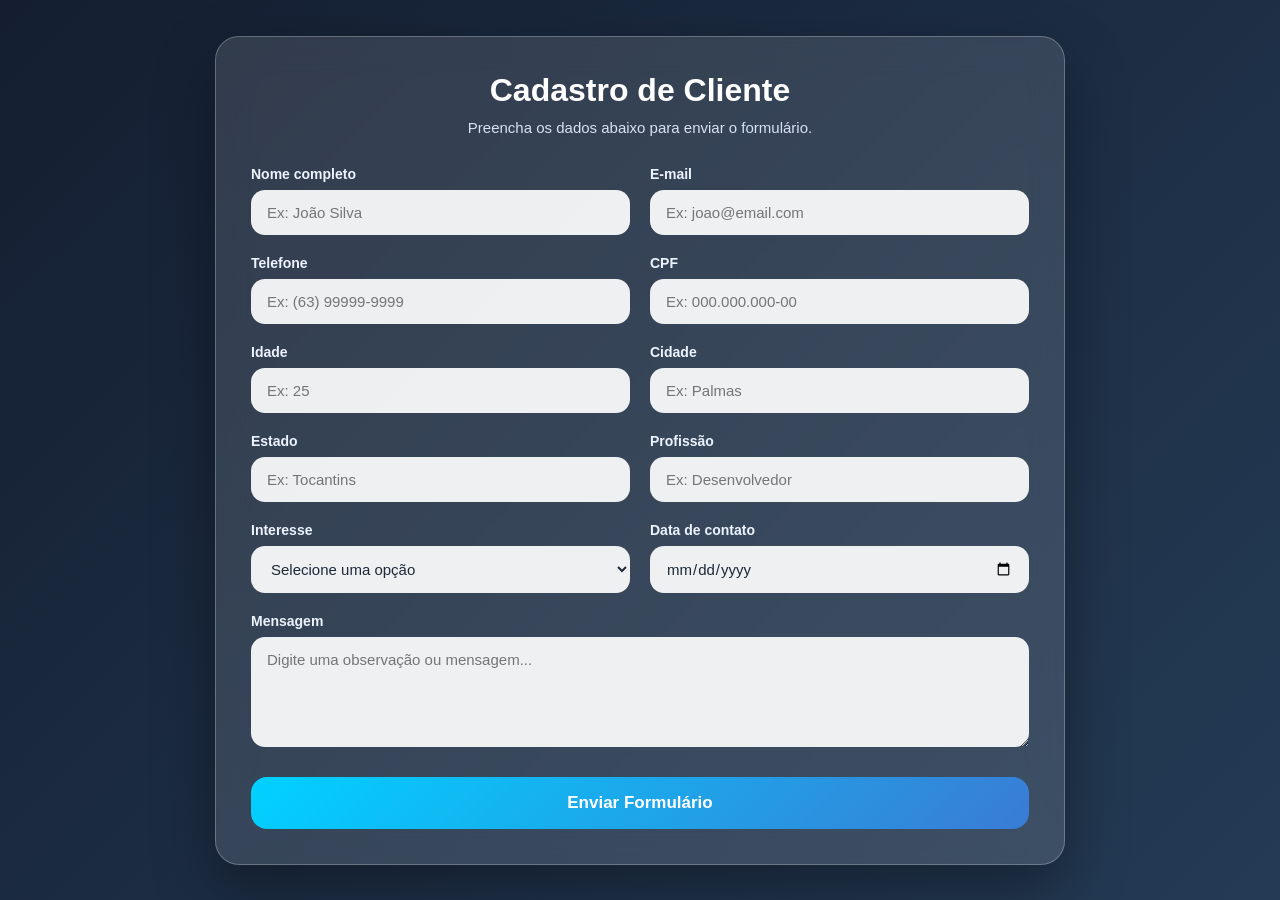
==== index.html @ f3f06418 "formulario" ====
<!DOCTYPE html>
<html lang="pt-BR">
<head>
  <meta charset="UTF-8">
  <meta name="viewport" content="width=device-width, initial-scale=1.0">
  <title>Formulário com SheetDB</title>

  <link rel="stylesheet" href="style.css">
</head>
<body>

  <div class="container">
    <div class="header">
      <h1>Cadastro de Cliente</h1>
      <p>Preencha os dados abaixo para enviar o formulário.</p>
    </div>

    <form action="https://sheetdb.io/api/v1/krolc0yud9j4d" method="post">

      <div class="input-group">
        <label for="nome">Nome completo</label>
        <input type="text" id="nome" name="data[nome]" placeholder="Ex: João Silva" required>
      </div>

      <div class="input-group">
        <label for="email">E-mail</label>
        <input type="email" id="email" name="data[email]" placeholder="Ex: joao@email.com" required>
      </div>

      <div class="input-group">
        <label for="telefone">Telefone</label>
        <input type="tel" id="telefone" name="data[telefone]" placeholder="Ex: (63) 99999-9999" required>
      </div>

      <div class="input-group">
        <label for="cpf">CPF</label>
        <input type="text" id="cpf" name="data[cpf]" placeholder="Ex: 000.000.000-00" required>
      </div>

      <div class="input-group">
        <label for="idade">Idade</label>
        <input type="number" id="idade" name="data[idade]" placeholder="Ex: 25" min="1" required>
      </div>

      <div class="input-group">
        <label for="cidade">Cidade</label>
        <input type="text" id="cidade" name="data[cidade]" placeholder="Ex: Palmas" required>
      </div>

      <div class="input-group">
        <label for="estado">Estado</label>
        <input type="text" id="estado" name="data[estado]" placeholder="Ex: Tocantins" required>
      </div>

      <div class="input-group">
        <label for="profissao">Profissão</label>
        <input type="text" id="profissao" name="data[profissao]" placeholder="Ex: Desenvolvedor" required>
      </div>

      <div class="input-group">
        <label for="interesse">Interesse</label>
        <select id="interesse" name="data[interesse]" required>
          <option value="">Selecione uma opção</option>
          <option value="Site">Site</option>
          <option value="Sistema">Sistema</option>
          <option value="Automação">Automação</option>
          <option value="Consultoria">Consultoria</option>
          <option value="Outro">Outro</option>
        </select>
      </div>

      <div class="input-group">
        <label for="data_contato">Data de contato</label>
        <input type="date" id="data_contato" name="data[data_contato]" required>
      </div>

      <div class="input-group full">
        <label for="mensagem">Mensagem</label>
        <textarea id="mensagem" name="data[mensagem]" placeholder="Digite uma observação ou mensagem..." required></textarea>
      </div>

      <div class="btn-area">
        <button type="submit" class="dados">Enviar Formulário</button>
      </div>
    </form>
  </div>

  <script src="script.js"></script>
</body>
</html>
---- style.css ----
* {
  margin: 0;
  padding: 0;
  box-sizing: border-box;
  font-family: Arial, Helvetica, sans-serif;
}

body {
  min-height: 100vh;
  background: linear-gradient(135deg, #141e30, #243b55);
  display: flex;
  justify-content: center;
  align-items: center;
  padding: 30px;
}

.container {
  width: 100%;
  max-width: 850px;
  background: rgba(255, 255, 255, 0.12);
  backdrop-filter: blur(18px);
  border: 1px solid rgba(255, 255, 255, 0.25);
  border-radius: 24px;
  padding: 35px;
  box-shadow: 0 25px 60px rgba(0, 0, 0, 0.35);
  color: #fff;
}

.header {
  text-align: center;
  margin-bottom: 30px;
}

.header h1 {
  font-size: 32px;
  margin-bottom: 10px;
}

.header p {
  color: #d7e3f4;
  font-size: 15px;
}

form {
  display: grid;
  grid-template-columns: repeat(2, 1fr);
  gap: 20px;
}

.input-group {
  display: flex;
  flex-direction: column;
  gap: 8px;
}

.input-group.full {
  grid-column: span 2;
}

label {
  font-size: 14px;
  color: #edf4ff;
  font-weight: bold;
}

input,
select,
textarea {
  width: 100%;
  padding: 14px 16px;
  border: none;
  border-radius: 14px;
  outline: none;
  background: rgba(255, 255, 255, 0.92);
  color: #1d2939;
  font-size: 15px;
  transition: 0.25s ease;
}

textarea {
  min-height: 110px;
  resize: vertical;
}

input:focus,
select:focus,
textarea:focus {
  background: #fff;
  box-shadow: 0 0 0 4px rgba(72, 187, 255, 0.35);
  transform: translateY(-2px);
}

.btn-area {
  grid-column: span 2;
  display: flex;
  flex-direction: column;
  gap: 14px;
  margin-top: 10px;
}

button {
  border: none;
  padding: 16px;
  border-radius: 16px;
  background: linear-gradient(135deg, #00d2ff, #3a7bd5);
  color: #fff;
  font-size: 17px;
  font-weight: bold;
  cursor: pointer;
  transition: 0.25s ease;
}

button:hover {
  transform: translateY(-3px);
  box-shadow: 0 12px 30px rgba(0, 210, 255, 0.35);
}

@media (max-width: 700px) {
  form {
    grid-template-columns: 1fr;
  }

  .input-group.full,
  .btn-area {
    grid-column: span 1;
  }

  .container {
    padding: 24px;
  }

  .header h1 {
    font-size: 26px;
  }
}
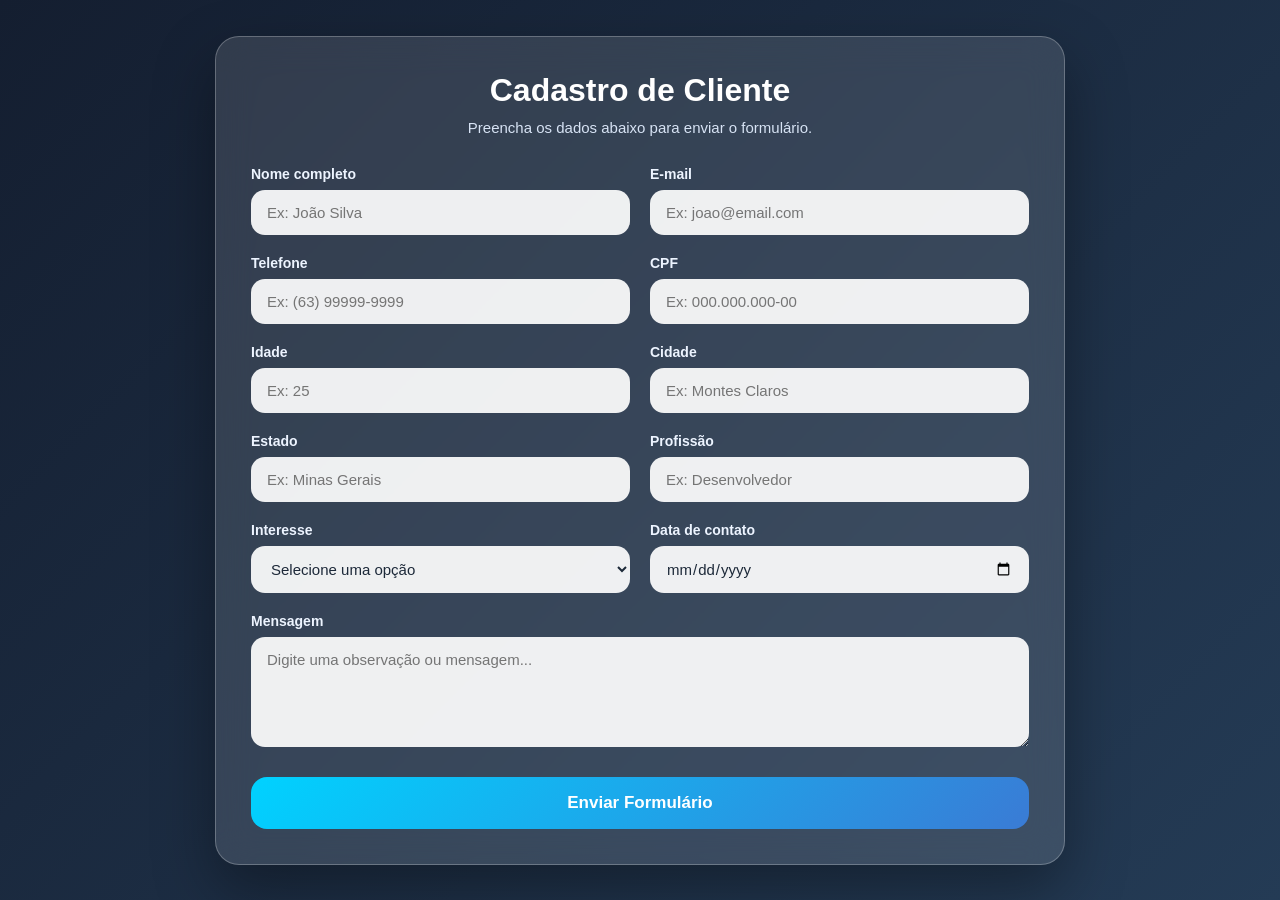
==== commit ea098fd9: "alteracao formulario" ====
--- a/index.html
+++ b/index.html
@@ -44,12 +44,12 @@
 
       <div class="input-group">
         <label for="cidade">Cidade</label>
-        <input type="text" id="cidade" name="data[cidade]" placeholder="Ex: Palmas" required>
+        <input type="text" id="cidade" name="data[cidade]" placeholder="Ex: Montes Claros" required>
       </div>
 
       <div class="input-group">
         <label for="estado">Estado</label>
-        <input type="text" id="estado" name="data[estado]" placeholder="Ex: Tocantins" required>
+        <input type="text" id="estado" name="data[estado]" placeholder="Ex: Minas Gerais" required>
       </div>
 
       <div class="input-group">
